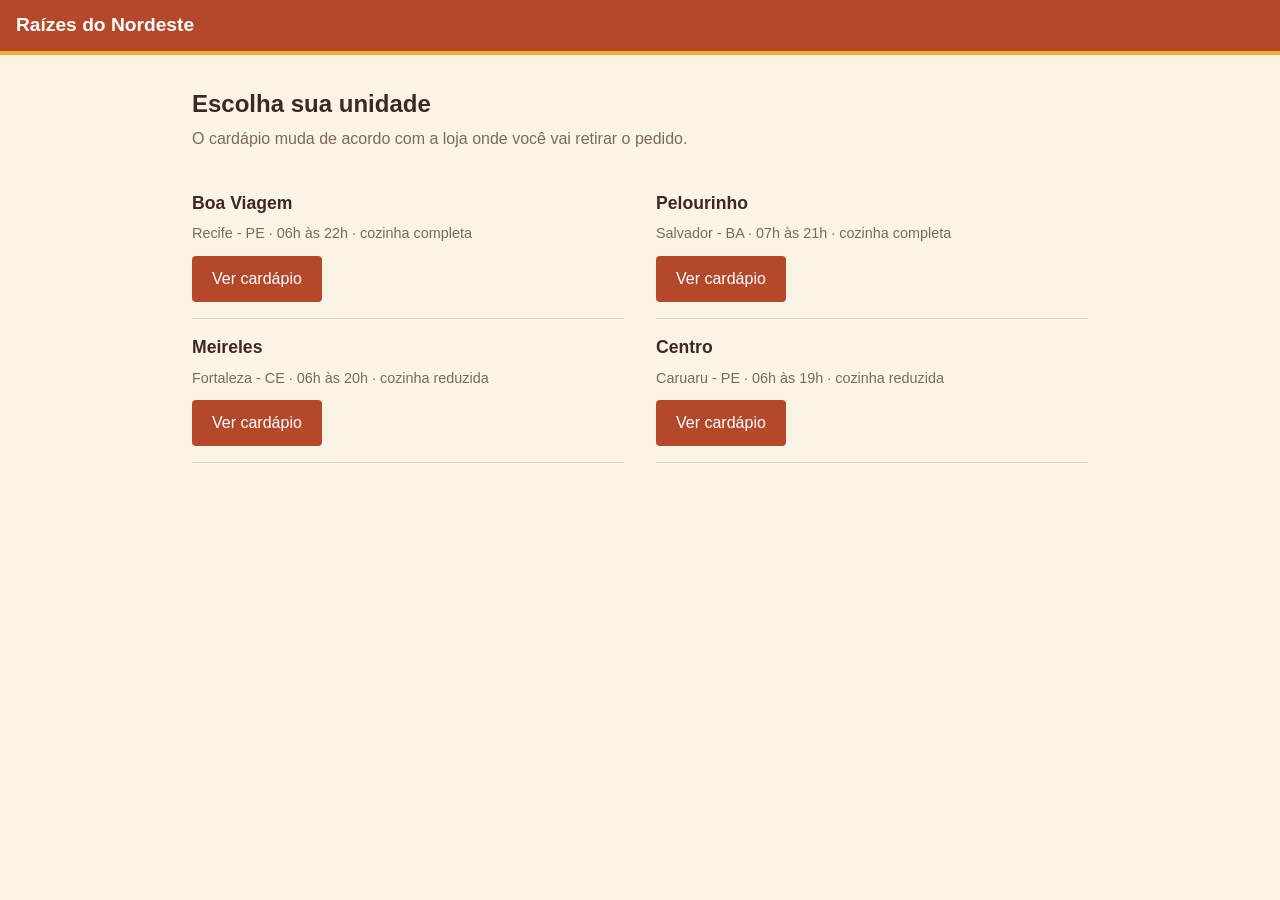
==== carrinho.html @ 7cde24b0 "feat: Cria página do carrinho e algumas funcionalidades" ====
<!DOCTYPE html>
<html lang="pt-BR">
<head>
  <meta charset="UTF-8">
  <meta name="viewport" content="width=device-width, initial-scale=1">
  <title>Carrinho - Raízes do Nordeste</title>
  <link rel="stylesheet" href="css/base.css">
  <link rel="stylesheet" href="css/carrinho.css">
</head>
<body>
  <header class="topo">
    <a class="marca" href="index.html">Raízes do Nordeste</a>
    <a href="carrinho.html">Carrinho (<span id="contador">0</span>)</a>
  </header>

  <main class="conteudo">
    <h1>Seu pedido</h1>
    <p class="unidade-info" id="unidade-info"></p>

    <p class="vazio" id="vazio" hidden>
      Seu carrinho está vazio. <a href="cardapio.html">Voltar ao cardápio</a>
    </p>

    <div id="area-carrinho">
      <ul class="itens" id="itens"></ul>

      <section class="bloco">
        <h2>Retirada</h2>
        <label><input type="radio" name="retirada" value="Balcão" checked> Retirar no balcão</label>
        <label><input type="radio" name="retirada" value="Pick-up rápido"> Pick-up rápido (pedido separado na prateleira)</label>
      </section>

      <section class="bloco">
        <h2>Cupom de desconto</h2>
        <form class="cupom" id="form-cupom">
          <input type="text" id="codigo-cupom" placeholder="Digite o código" aria-label="Código do cupom">
          <button class="botao" type="submit">Aplicar</button>
        </form>
        <p class="mensagem" id="msg-cupom"></p>
      </section>

      <section class="bloco resumo">
        <p>Subtotal <span id="subtotal"></span></p>
        <p>Desconto <span id="desconto"></span></p>
        <p class="total">Total <span id="total"></span></p>
        <a class="botao" href="pagamento.html" id="finalizar">Finalizar pedido</a>
      </section>
    </div>
  </main>

  <script src="js/dados.js"></script>
  <script src="js/app.js"></script>
  <script src="js/carrinho.js"></script>
</body>
</html>
---- css/base.css ----
:root {
  --terracota: #b5472a;
  --terracota-escuro: #8f3820;
  --milho: #e8b230;
  --palma: #3e6b3a;
  --creme: #fbf3e4;
  --cafe: #3b2a20;
  --cinza: #7a6a5d;
  --borda: #e3d5bd;
}

* {
  box-sizing: border-box;
}

body {
  margin: 0;
  font-family: Arial, Helvetica, sans-serif;
  background: var(--creme);
  color: var(--cafe);
  line-height: 1.4;
}

h1, h2, h3 {
  margin: 0 0 0.5rem;
}

a {
  color: var(--terracota);
}

button {
  font: inherit;
  cursor: pointer;
}

.topo {
  background: var(--terracota);
  color: #fff;
  padding: 0.75rem 1rem;
  border-bottom: 4px solid var(--milho);
}

.topo a {
  color: #fff;
  text-decoration: none;
}

.topo {
  display: flex;
  justify-content: space-between;
  align-items: center;
}

.topo .marca {
  font-size: 1.2rem;
  font-weight: bold;
}

.conteudo {
  padding: 1rem;
  max-width: 960px;
  margin: 0 auto;
}

.botao {
  display: inline-block;
  background: var(--terracota);
  color: #fff;
  border: 0;
  border-radius: 4px;
  padding: 0.75rem 1.25rem;
  text-decoration: none;
  text-align: center;
}

.botao:hover {
  background: var(--terracota-escuro);
}

.botao:focus-visible,
a:focus-visible,
input:focus-visible {
  outline: 3px solid var(--milho);
  outline-offset: 2px;
}

@media (min-width: 768px) {
  .conteudo {
    padding: 2rem;
  }
}
---- css/carrinho.css ----
.unidade-info {
  margin: 0 0 1rem;
  color: var(--cinza);
  font-size: 0.9rem;
}

.itens {
  list-style: none;
  margin: 0 0 1rem;
  padding: 0;
}

.item {
  display: flex;
  justify-content: space-between;
  align-items: center;
  gap: 1rem;
  padding: 0.75rem 0;
  border-bottom: 1px solid var(--borda);
}

.item h3 {
  font-size: 1rem;
  margin-bottom: 0.2rem;
}

.item span {
  color: var(--palma);
  font-weight: bold;
}

.quantidade {
  display: flex;
  align-items: center;
  gap: 0.5rem;
}

.quantidade span {
  min-width: 1.5rem;
  text-align: center;
  color: var(--cafe);
}

.quantidade button {
  width: 2.2rem;
  height: 2.2rem;
  border: 1px solid var(--terracota);
  background: none;
  color: var(--terracota);
  border-radius: 4px;
}

.quantidade .remover {
  width: auto;
  padding: 0 0.5rem;
  border: 0;
  text-decoration: underline;
  font-size: 0.8rem;
}

.bloco {
  margin-bottom: 1.5rem;
}

.bloco h2 {
  font-size: 1.05rem;
}

.bloco label {
  display: block;
  margin-bottom: 0.4rem;
}

.cupom {
  display: flex;
  gap: 0.5rem;
}

.cupom input {
  flex: 1;
  padding: 0.7rem;
  border: 1px solid var(--borda);
  border-radius: 4px;
  font: inherit;
}

.mensagem {
  margin: 0.4rem 0 0;
  font-size: 0.9rem;
}

.mensagem.ok {
  color: var(--palma);
}

.mensagem.erro {
  color: var(--terracota);
}

.resumo p {
  display: flex;
  justify-content: space-between;
  margin: 0 0 0.4rem;
}

.resumo .total {
  font-size: 1.2rem;
  font-weight: bold;
  border-top: 1px solid var(--borda);
  padding-top: 0.5rem;
  margin-bottom: 1rem;
}

.resumo .botao {
  display: block;
}

@media (min-width: 768px) {
  .resumo {
    max-width: 360px;
    margin-left: auto;
  }
}
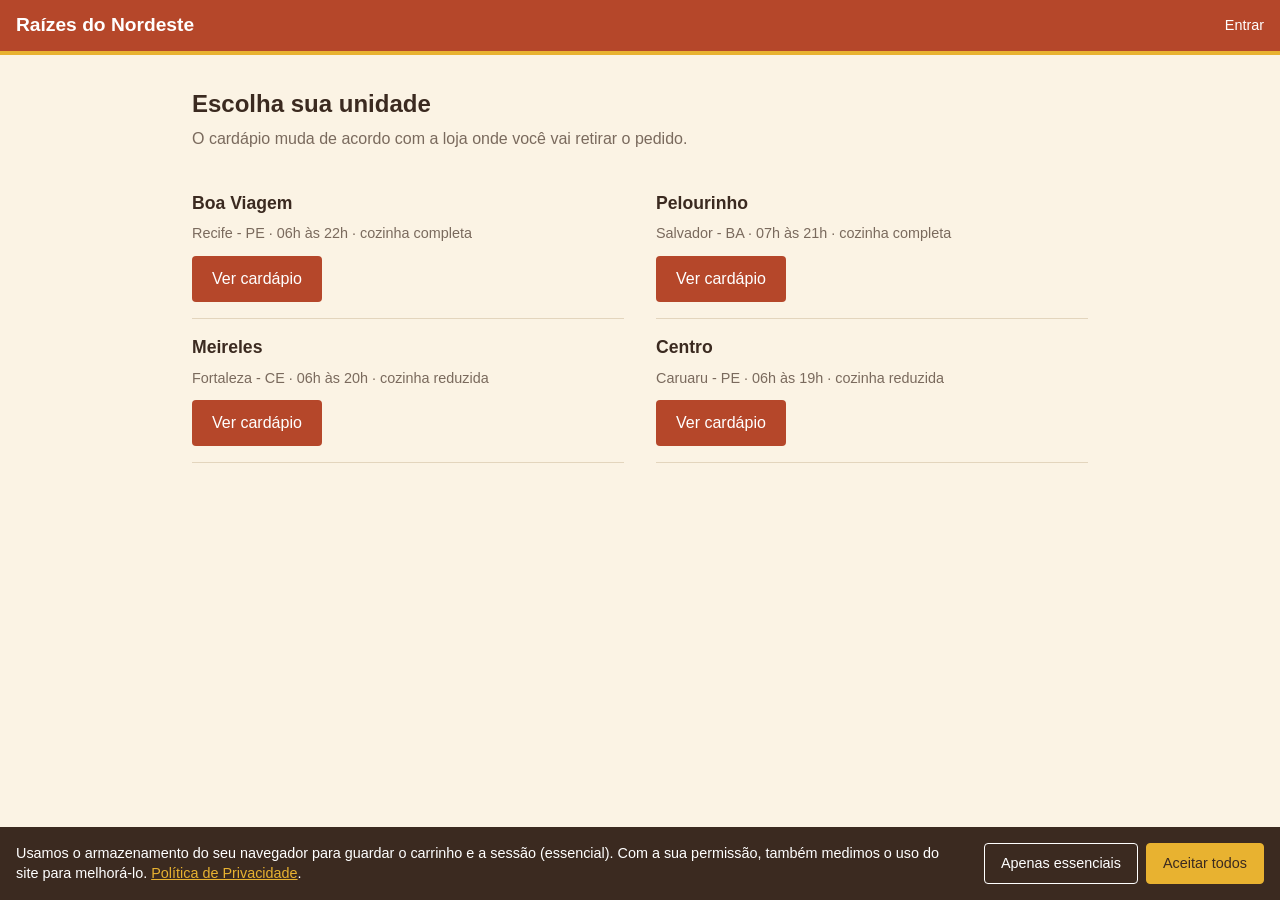
==== commit ef141bba: "#feat: Implementação de pontos de fidalidade e ajustes em algumas lógicas" ====
--- a/carrinho.html
+++ b/carrinho.html
@@ -39,6 +39,14 @@
         <p class="mensagem" id="msg-cupom"></p>
       </section>
 
+      <section class="bloco" id="bloco-pontos" hidden>
+        <h2>Pontos de fidelidade</h2>
+        <label>
+          <input type="checkbox" id="usar-pontos">
+          Usar 100 pontos para ganhar R$ 10,00 de desconto (seu saldo: <span id="saldo-pontos">0</span> pontos)
+        </label>
+      </section>
+
       <section class="bloco resumo">
         <p>Subtotal <span id="subtotal"></span></p>
         <p>Desconto <span id="desconto"></span></p>
--- a/css/base.css
+++ b/css/base.css
@@ -48,13 +48,84 @@
 
 .topo {
   display: flex;
-  justify-content: space-between;
   align-items: center;
+  flex-wrap: wrap;
+  gap: 0.5rem 1rem;
 }
 
 .topo .marca {
   font-size: 1.2rem;
   font-weight: bold;
+  margin-right: auto;
+}
+
+.area-usuario {
+  font-size: 0.9rem;
+}
+
+.sair {
+  background: none;
+  border: 0;
+  color: #fff;
+  text-decoration: underline;
+  padding: 0;
+}
+
+.banner-lgpd {
+  position: fixed;
+  left: 0;
+  right: 0;
+  bottom: 0;
+  background: var(--cafe);
+  color: #fff;
+  padding: 1rem;
+  font-size: 0.9rem;
+  z-index: 10;
+}
+
+.banner-lgpd p {
+  margin: 0 0 0.75rem;
+}
+
+.banner-lgpd a {
+  color: var(--milho);
+}
+
+.botoes-lgpd {
+  display: flex;
+  gap: 0.5rem;
+}
+
+.botoes-lgpd button {
+  flex: 1;
+  padding: 0.6rem;
+  border: 1px solid #fff;
+  background: none;
+  color: #fff;
+  border-radius: 4px;
+}
+
+.botoes-lgpd .aceitar {
+  background: var(--milho);
+  border-color: var(--milho);
+  color: var(--cafe);
+}
+
+@media (min-width: 768px) {
+  .banner-lgpd {
+    display: flex;
+    align-items: center;
+    gap: 1.5rem;
+  }
+
+  .banner-lgpd p {
+    margin: 0;
+  }
+
+  .botoes-lgpd button {
+    white-space: nowrap;
+    padding: 0.6rem 1rem;
+  }
 }
 
 .conteudo {
